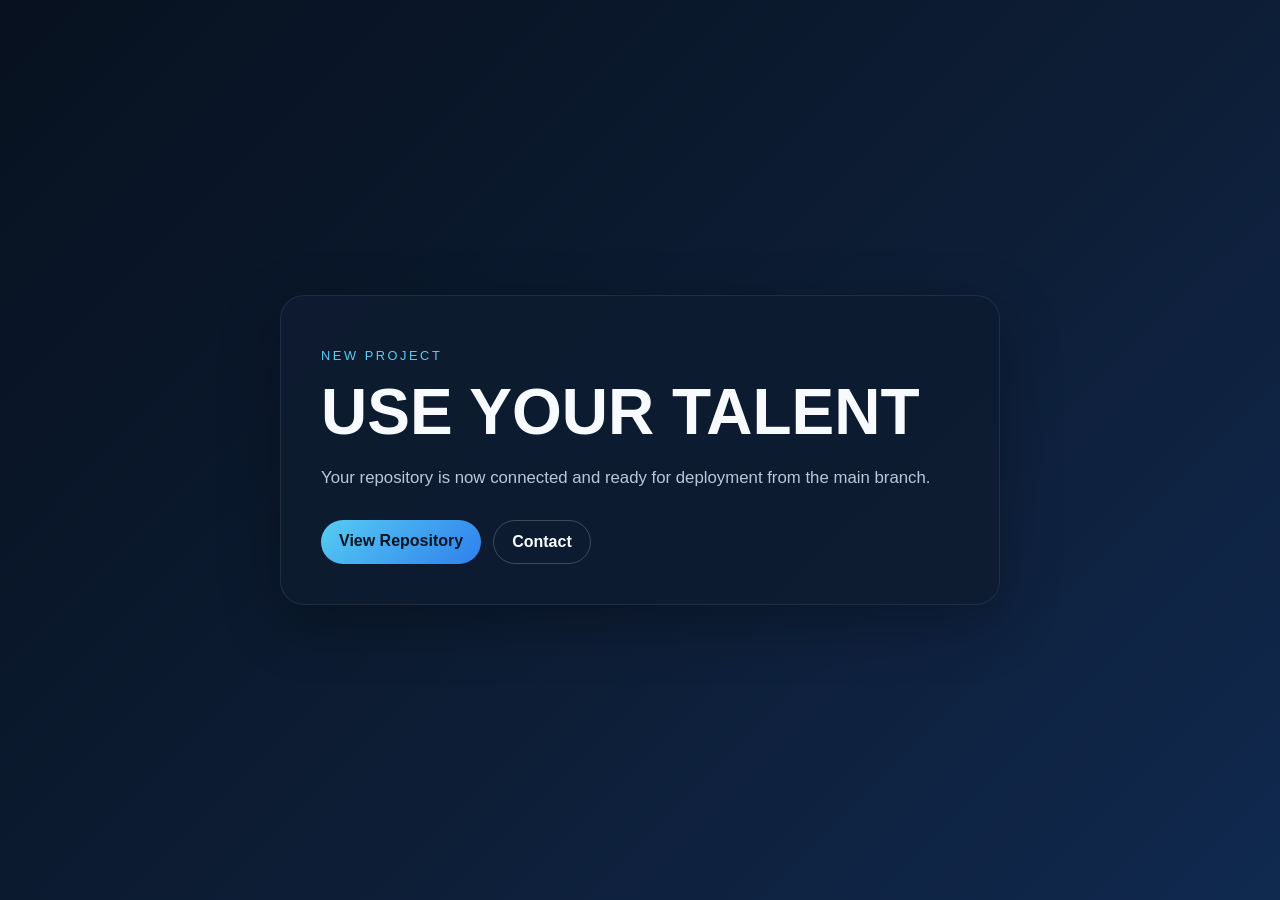
==== index.html @ 79c9e891 "Initial commit for USE YOUR TALENT" ====
<!DOCTYPE html>
<html lang="en">
  <head>
    <meta charset="UTF-8" />
    <meta name="viewport" content="width=device-width, initial-scale=1.0" />
    <title>Use Your Talent</title>
    <meta
      name="description"
      content="A launch-ready landing page for the Use Your Talent project."
    />
    <link rel="stylesheet" href="styles.css" />
  </head>
  <body>
    <main class="hero">
      <section class="card">
        <p class="eyebrow">New Project</p>
        <h1>USE YOUR TALENT</h1>
        <p class="subtitle">
          Your repository is now connected and ready for deployment from the main branch.
        </p>
        <div class="actions">
          <a href="https://github.com/namasteavenger-spec/USE-YOUR-TALENT" target="_blank" rel="noreferrer">View Repository</a>
          <a href="mailto:hello@example.com" class="secondary">Contact</a>
        </div>
      </section>
    </main>
  </body>
</html>
---- styles.css ----
:root {
  color-scheme: dark;
  --bg: #07111f;
  --panel: rgba(14, 28, 48, 0.88);
  --text: #f7fbff;
  --muted: #b9c8d8;
  --accent: #56ccf2;
  --accent-2: #2f80ed;
}

* {
  box-sizing: border-box;
}

body {
  margin: 0;
  min-height: 100vh;
  font-family: Arial, Helvetica, sans-serif;
  background: linear-gradient(135deg, var(--bg), #0d1d35 55%, #10294f);
  color: var(--text);
}

.hero {
  min-height: 100vh;
  display: grid;
  place-items: center;
  padding: 24px;
}

.card {
  width: min(720px, 100%);
  background: var(--panel);
  border: 1px solid rgba(255, 255, 255, 0.08);
  border-radius: 24px;
  padding: 40px;
  box-shadow: 0 18px 60px rgba(0, 0, 0, 0.28);
}

.eyebrow {
  text-transform: uppercase;
  letter-spacing: 0.2em;
  color: var(--accent);
  font-size: 0.8rem;
  margin-bottom: 12px;
}

h1 {
  margin: 0;
  font-size: clamp(2.2rem, 6vw, 4rem);
}

.subtitle {
  margin: 16px 0 28px;
  color: var(--muted);
  line-height: 1.6;
  font-size: 1.05rem;
}

.actions {
  display: flex;
  flex-wrap: wrap;
  gap: 12px;
}

.actions a {
  text-decoration: none;
  color: #031320;
  background: linear-gradient(135deg, var(--accent), var(--accent-2));
  padding: 12px 18px;
  border-radius: 999px;
  font-weight: 700;
}

.actions a.secondary {
  background: transparent;
  border: 1px solid rgba(255, 255, 255, 0.2);
  color: var(--text);
}
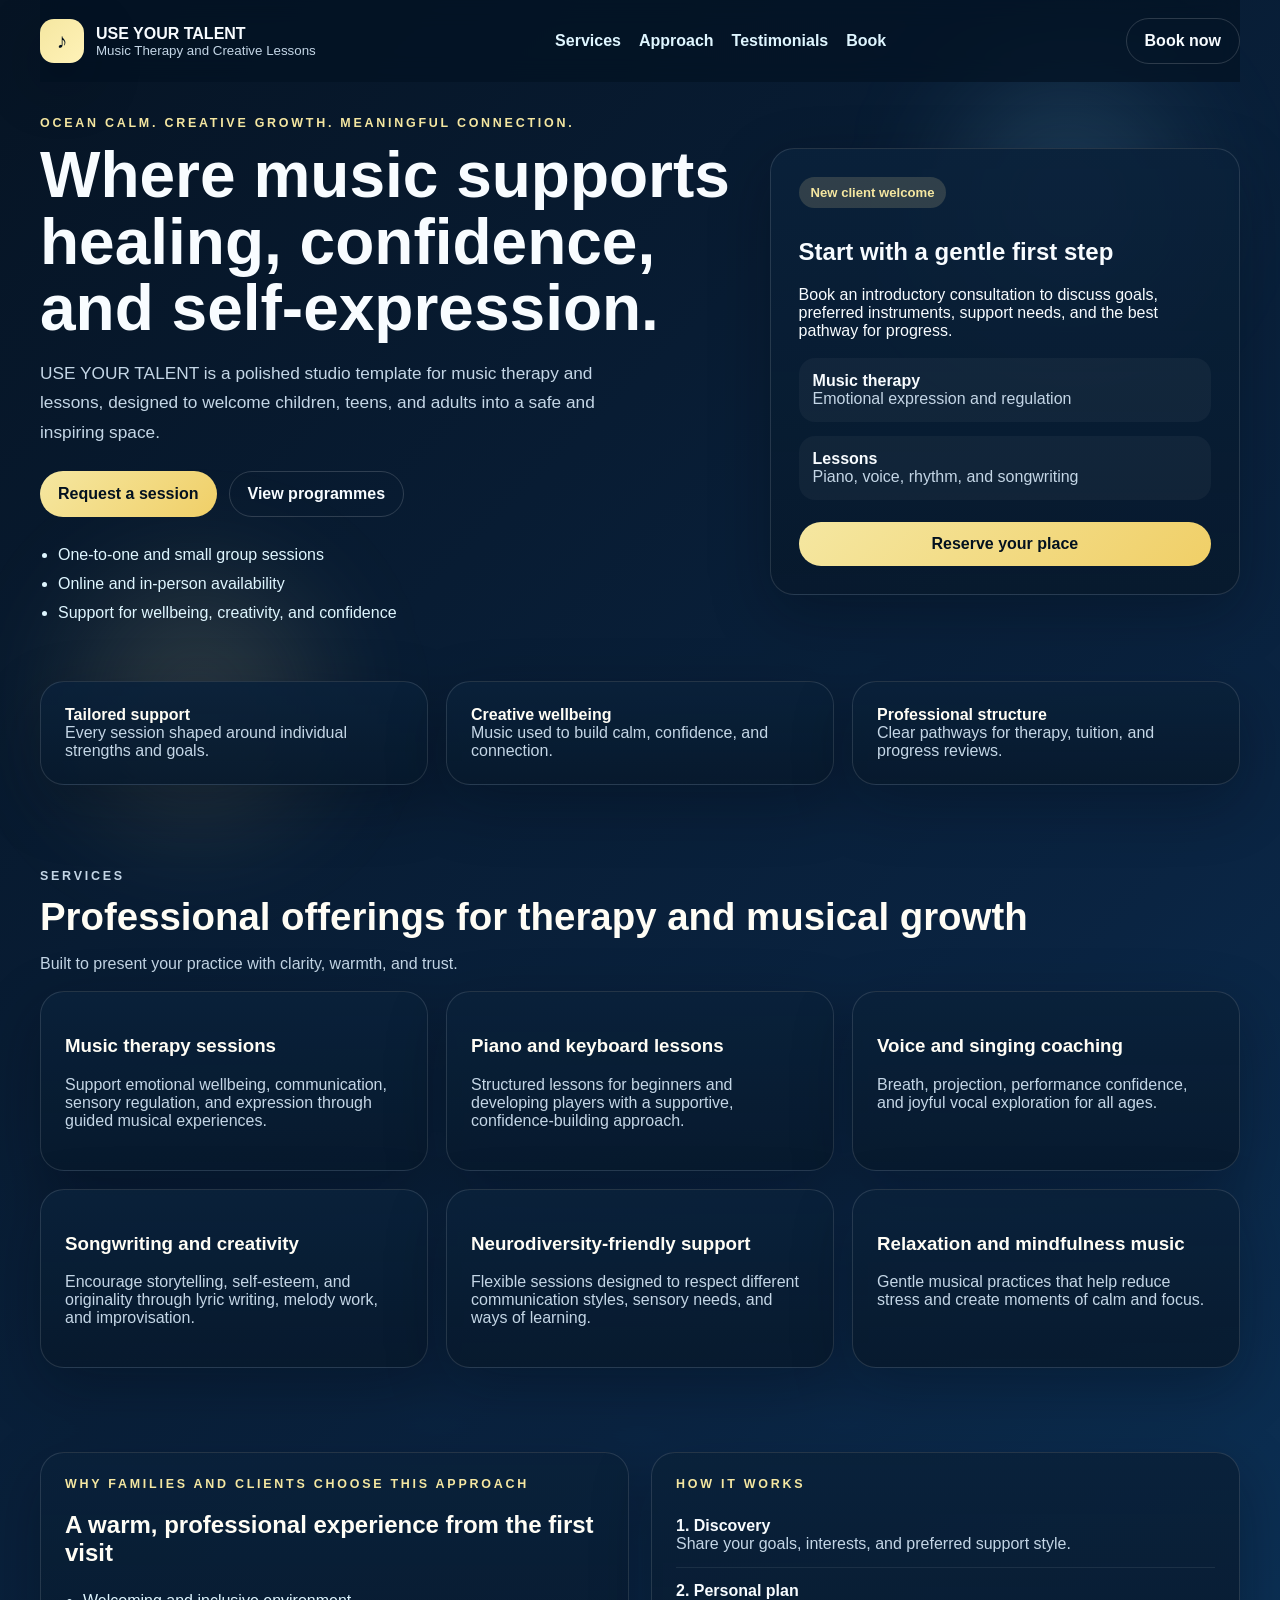
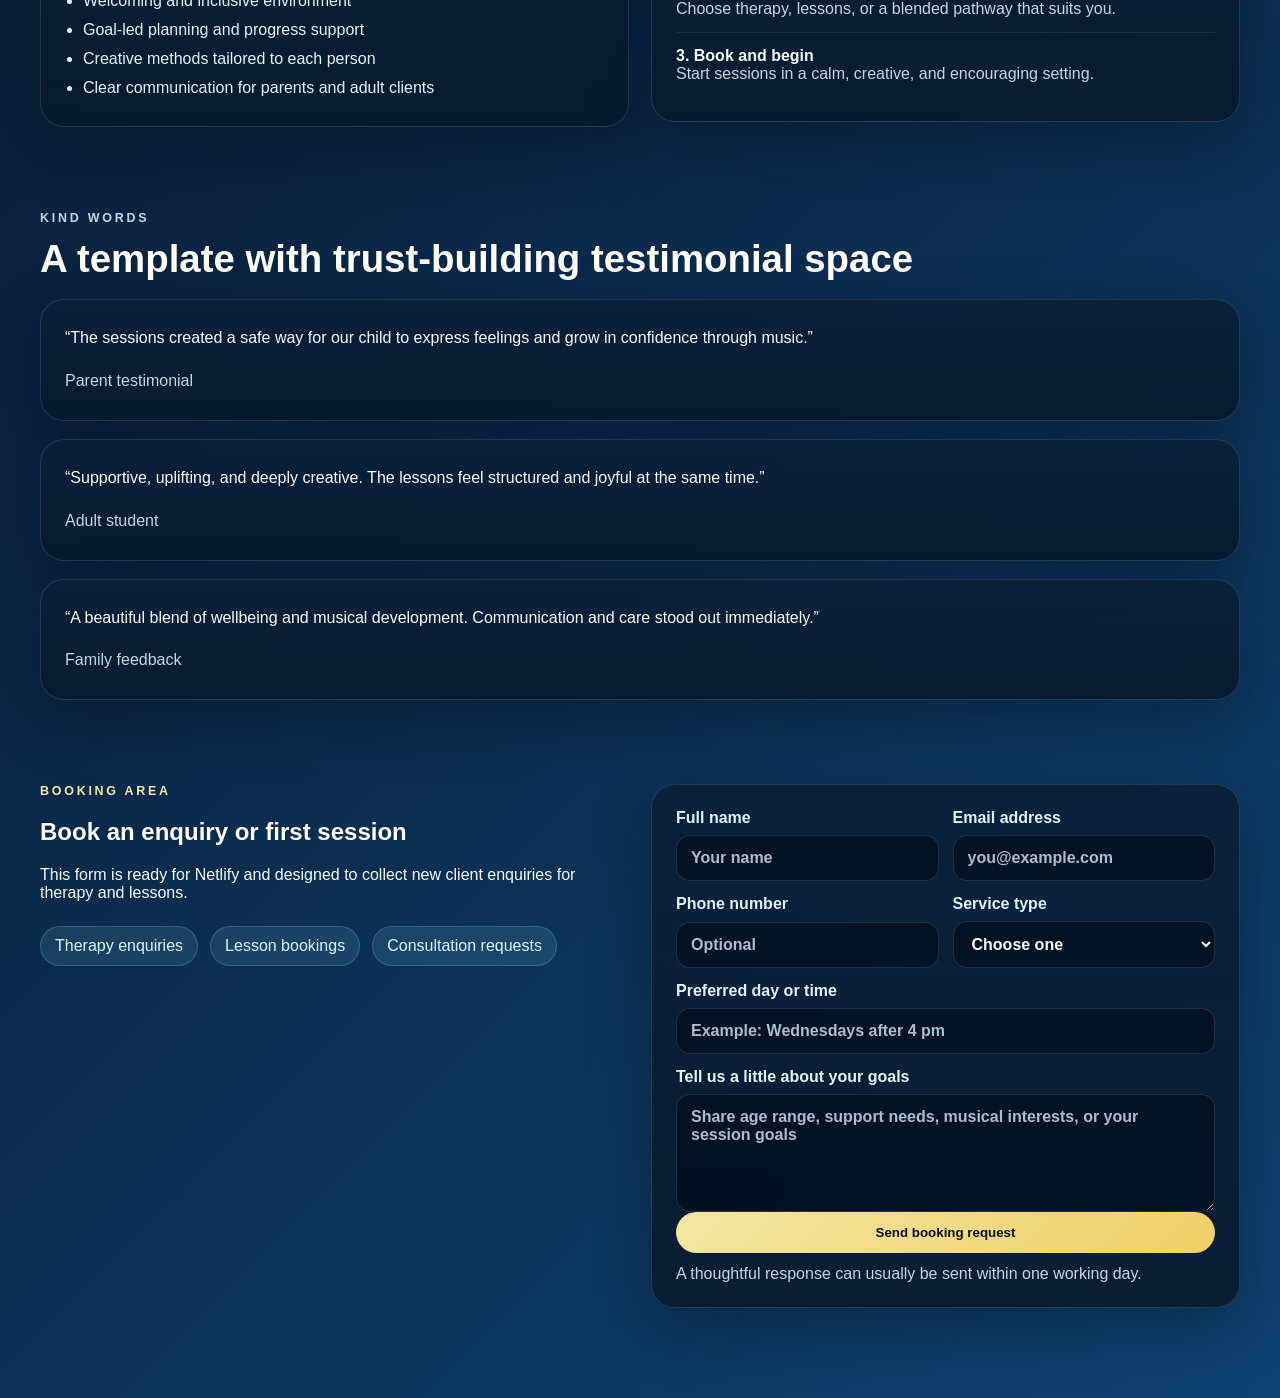
==== commit 998c483f: "Create music therapy website design" ====
--- a/index.html
+++ b/index.html
@@ -3,26 +3,241 @@
   <head>
     <meta charset="UTF-8" />
     <meta name="viewport" content="width=device-width, initial-scale=1.0" />
-    <title>Use Your Talent</title>
+    <title>USE YOUR TALENT | Music Therapy and Lessons</title>
     <meta
       name="description"
-      content="A launch-ready landing page for the Use Your Talent project."
+      content="A calming and colourful website template for music therapy, music lessons, and wellbeing bookings."
     />
     <link rel="stylesheet" href="styles.css" />
   </head>
   <body>
-    <main class="hero">
-      <section class="card">
-        <p class="eyebrow">New Project</p>
-        <h1>USE YOUR TALENT</h1>
-        <p class="subtitle">
-          Your repository is now connected and ready for deployment from the main branch.
-        </p>
-        <div class="actions">
-          <a href="https://github.com/namasteavenger-spec/USE-YOUR-TALENT" target="_blank" rel="noreferrer">View Repository</a>
-          <a href="mailto:hello@example.com" class="secondary">Contact</a>
-        </div>
-      </section>
-    </main>
+    <div class="page-shell">
+      <header class="site-header">
+        <a class="brand" href="#top" aria-label="Use Your Talent home">
+          <span class="brand-mark">♪</span>
+          <span>
+            <strong>USE YOUR TALENT</strong>
+            <small>Music Therapy and Creative Lessons</small>
+          </span>
+        </a>
+
+        <nav class="nav">
+          <a href="#services">Services</a>
+          <a href="#approach">Approach</a>
+          <a href="#testimonials">Testimonials</a>
+          <a href="#booking">Book</a>
+        </nav>
+
+        <a class="button ghost" href="#booking">Book now</a>
+      </header>
+
+      <main id="top">
+        <section class="hero section">
+          <div class="hero-copy">
+            <p class="eyebrow">Ocean calm. Creative growth. Meaningful connection.</p>
+            <h1>Where music supports healing, confidence, and self-expression.</h1>
+            <p class="lead">
+              USE YOUR TALENT is a polished studio template for music therapy and lessons,
+              designed to welcome children, teens, and adults into a safe and inspiring space.
+            </p>
+
+            <div class="hero-actions">
+              <a class="button primary" href="#booking">Request a session</a>
+              <a class="button secondary" href="#services">View programmes</a>
+            </div>
+
+            <ul class="hero-list">
+              <li>One-to-one and small group sessions</li>
+              <li>Online and in-person availability</li>
+              <li>Support for wellbeing, creativity, and confidence</li>
+            </ul>
+          </div>
+
+          <aside class="hero-panel card">
+            <p class="panel-tag">New client welcome</p>
+            <h2>Start with a gentle first step</h2>
+            <p>
+              Book an introductory consultation to discuss goals, preferred instruments,
+              support needs, and the best pathway for progress.
+            </p>
+            <div class="mini-grid">
+              <div>
+                <strong>Music therapy</strong>
+                <span>Emotional expression and regulation</span>
+              </div>
+              <div>
+                <strong>Lessons</strong>
+                <span>Piano, voice, rhythm, and songwriting</span>
+              </div>
+            </div>
+            <a class="button primary full" href="#booking">Reserve your place</a>
+          </aside>
+        </section>
+
+        <section class="stats section compact">
+          <article class="stat-card card">
+            <strong>Tailored support</strong>
+            <span>Every session shaped around individual strengths and goals.</span>
+          </article>
+          <article class="stat-card card">
+            <strong>Creative wellbeing</strong>
+            <span>Music used to build calm, confidence, and connection.</span>
+          </article>
+          <article class="stat-card card">
+            <strong>Professional structure</strong>
+            <span>Clear pathways for therapy, tuition, and progress reviews.</span>
+          </article>
+        </section>
+
+        <section class="section" id="services">
+          <div class="section-heading">
+            <p class="eyebrow">Services</p>
+            <h2>Professional offerings for therapy and musical growth</h2>
+            <p>
+              Built to present your practice with clarity, warmth, and trust.
+            </p>
+          </div>
+
+          <div class="services-grid">
+            <article class="service-card card">
+              <h3>Music therapy sessions</h3>
+              <p>Support emotional wellbeing, communication, sensory regulation, and expression through guided musical experiences.</p>
+            </article>
+            <article class="service-card card">
+              <h3>Piano and keyboard lessons</h3>
+              <p>Structured lessons for beginners and developing players with a supportive, confidence-building approach.</p>
+            </article>
+            <article class="service-card card">
+              <h3>Voice and singing coaching</h3>
+              <p>Breath, projection, performance confidence, and joyful vocal exploration for all ages.</p>
+            </article>
+            <article class="service-card card">
+              <h3>Songwriting and creativity</h3>
+              <p>Encourage storytelling, self-esteem, and originality through lyric writing, melody work, and improvisation.</p>
+            </article>
+            <article class="service-card card">
+              <h3>Neurodiversity-friendly support</h3>
+              <p>Flexible sessions designed to respect different communication styles, sensory needs, and ways of learning.</p>
+            </article>
+            <article class="service-card card">
+              <h3>Relaxation and mindfulness music</h3>
+              <p>Gentle musical practices that help reduce stress and create moments of calm and focus.</p>
+            </article>
+          </div>
+        </section>
+
+        <section class="section two-column" id="approach">
+          <div class="card feature-panel">
+            <p class="eyebrow">Why families and clients choose this approach</p>
+            <h2>A warm, professional experience from the first visit</h2>
+            <ul class="check-list">
+              <li>Welcoming and inclusive environment</li>
+              <li>Goal-led planning and progress support</li>
+              <li>Creative methods tailored to each person</li>
+              <li>Clear communication for parents and adult clients</li>
+            </ul>
+          </div>
+
+          <div class="card process-panel">
+            <p class="eyebrow">How it works</p>
+            <div class="step">
+              <strong>1. Discovery</strong>
+              <span>Share your goals, interests, and preferred support style.</span>
+            </div>
+            <div class="step">
+              <strong>2. Personal plan</strong>
+              <span>Choose therapy, lessons, or a blended pathway that suits you.</span>
+            </div>
+            <div class="step">
+              <strong>3. Book and begin</strong>
+              <span>Start sessions in a calm, creative, and encouraging setting.</span>
+            </div>
+          </div>
+        </section>
+
+        <section class="section testimonials" id="testimonials">
+          <div class="section-heading">
+            <p class="eyebrow">Kind words</p>
+            <h2>A template with trust-building testimonial space</h2>
+          </div>
+
+          <div class="testimonial-grid">
+            <blockquote class="card quote-card">
+              “The sessions created a safe way for our child to express feelings and grow in confidence through music.”
+              <cite>Parent testimonial</cite>
+            </blockquote>
+            <blockquote class="card quote-card">
+              “Supportive, uplifting, and deeply creative. The lessons feel structured and joyful at the same time.”
+              <cite>Adult student</cite>
+            </blockquote>
+            <blockquote class="card quote-card">
+              “A beautiful blend of wellbeing and musical development. Communication and care stood out immediately.”
+              <cite>Family feedback</cite>
+            </blockquote>
+          </div>
+        </section>
+
+        <section class="section booking-wrap" id="booking">
+          <div class="booking-copy">
+            <p class="eyebrow">Booking area</p>
+            <h2>Book an enquiry or first session</h2>
+            <p>
+              This form is ready for Netlify and designed to collect new client enquiries for therapy and lessons.
+            </p>
+            <div class="booking-points">
+              <span>Therapy enquiries</span>
+              <span>Lesson bookings</span>
+              <span>Consultation requests</span>
+            </div>
+          </div>
+
+          <form class="booking-form card" name="booking" method="POST" data-netlify="true" netlify-honeypot="bot-field">
+            <input type="hidden" name="form-name" value="booking" />
+            <p class="hidden-field">
+              <label>
+                Do not fill this out if you are human: <input name="bot-field" />
+              </label>
+            </p>
+
+            <div class="form-grid">
+              <label>
+                Full name
+                <input type="text" name="name" placeholder="Your name" required />
+              </label>
+              <label>
+                Email address
+                <input type="email" name="email" placeholder="you@example.com" required />
+              </label>
+              <label>
+                Phone number
+                <input type="tel" name="phone" placeholder="Optional" />
+              </label>
+              <label>
+                Service type
+                <select name="service" required>
+                  <option value="">Choose one</option>
+                  <option>Music therapy</option>
+                  <option>Piano lessons</option>
+                  <option>Voice coaching</option>
+                  <option>Songwriting support</option>
+                  <option>Intro consultation</option>
+                </select>
+              </label>
+              <label class="full-width">
+                Preferred day or time
+                <input type="text" name="availability" placeholder="Example: Wednesdays after 4 pm" />
+              </label>
+              <label class="full-width">
+                Tell us a little about your goals
+                <textarea name="message" rows="5" placeholder="Share age range, support needs, musical interests, or your session goals"></textarea>
+              </label>
+            </div>
+
+            <button class="button primary full" type="submit">Send booking request</button>
+            <p class="form-note">A thoughtful response can usually be sent within one working day.</p>
+          </form>
+        </section>
+      </main>
+    </div>
   </body>
 </html>
--- a/styles.css
+++ b/styles.css
@@ -1,78 +1,405 @@
 :root {
   color-scheme: dark;
-  --bg: #07111f;
-  --panel: rgba(14, 28, 48, 0.88);
-  --text: #f7fbff;
-  --muted: #b9c8d8;
-  --accent: #56ccf2;
-  --accent-2: #2f80ed;
+  --navy: #07182c;
+  --navy-deep: #03111f;
+  --ocean: #0b5fa5;
+  --ocean-soft: #84d8ff;
+  --mist: #dff6ff;
+  --sun: #f5e7a1;
+  --sun-deep: #f0cf67;
+  --text: #f8fcff;
+  --muted: #c4d6e6;
+  --panel: rgba(8, 29, 52, 0.82);
+  --border: rgba(255, 255, 255, 0.12);
+  --shadow: 0 20px 60px rgba(1, 10, 20, 0.32);
 }
 
 * {
   box-sizing: border-box;
+}
+
+html {
+  scroll-behavior: smooth;
 }
 
 body {
   margin: 0;
   min-height: 100vh;
-  font-family: Arial, Helvetica, sans-serif;
-  background: linear-gradient(135deg, var(--bg), #0d1d35 55%, #10294f);
+  font-family: "Trebuchet MS", "Segoe UI", Arial, sans-serif;
   color: var(--text);
+  background:
+    radial-gradient(circle at top left, rgba(132, 216, 255, 0.2), transparent 0 30%),
+    radial-gradient(circle at bottom right, rgba(245, 231, 161, 0.16), transparent 0 28%),
+    linear-gradient(135deg, #061424 0%, #0a2442 48%, #0d4271 100%);
+}
+
+body::before,
+body::after {
+  content: "";
+  position: fixed;
+  inset: auto;
+  border-radius: 50%;
+  filter: blur(60px);
+  pointer-events: none;
+  z-index: 0;
+}
+
+body::before {
+  width: 220px;
+  height: 220px;
+  top: 90px;
+  right: 8%;
+  background: rgba(132, 216, 255, 0.18);
+}
+
+body::after {
+  width: 240px;
+  height: 240px;
+  bottom: 80px;
+  left: 6%;
+  background: rgba(245, 231, 161, 0.14);
+}
+
+.page-shell {
+  position: relative;
+  z-index: 1;
+  width: min(1200px, calc(100% - 32px));
+  margin: 0 auto;
+  padding-bottom: 48px;
+}
+
+.site-header {
+  display: flex;
+  align-items: center;
+  justify-content: space-between;
+  gap: 18px;
+  padding: 18px 0;
+  position: sticky;
+  top: 0;
+  background: rgba(4, 19, 35, 0.72);
+  backdrop-filter: blur(12px);
+  z-index: 5;
+}
+
+.brand {
+  display: inline-flex;
+  gap: 12px;
+  align-items: center;
+  text-decoration: none;
+  color: var(--text);
+}
+
+.brand strong,
+.brand small {
+  display: block;
+}
+
+.brand small {
+  color: var(--muted);
+}
+
+.brand-mark {
+  width: 44px;
+  height: 44px;
+  display: grid;
+  place-items: center;
+  border-radius: 14px;
+  background: linear-gradient(135deg, var(--sun), #fff2b8);
+  color: var(--navy-deep);
+  font-size: 1.3rem;
+  font-weight: 700;
+  box-shadow: var(--shadow);
+}
+
+.nav {
+  display: flex;
+  flex-wrap: wrap;
+  gap: 18px;
+}
+
+.nav a {
+  color: var(--mist);
+  text-decoration: none;
+  font-weight: 600;
+}
+
+.section {
+  padding: 42px 0;
+}
+
+.compact {
+  padding-top: 12px;
 }
 
 .hero {
-  min-height: 100vh;
-  display: grid;
-  place-items: center;
-  padding: 24px;
-}
-
-.card {
-  width: min(720px, 100%);
-  background: var(--panel);
-  border: 1px solid rgba(255, 255, 255, 0.08);
-  border-radius: 24px;
-  padding: 40px;
-  box-shadow: 0 18px 60px rgba(0, 0, 0, 0.28);
+  display: grid;
+  grid-template-columns: 1.2fr 0.8fr;
+  gap: 24px;
+  align-items: center;
+  padding-top: 34px;
+}
+
+.hero-copy h1 {
+  margin: 0 0 16px;
+  font-size: clamp(2.7rem, 5vw, 4.6rem);
+  line-height: 1.04;
+}
+
+.lead {
+  max-width: 60ch;
+  color: var(--muted);
+  font-size: 1.08rem;
+  line-height: 1.7;
 }
 
 .eyebrow {
+  margin: 0 0 12px;
   text-transform: uppercase;
-  letter-spacing: 0.2em;
-  color: var(--accent);
-  font-size: 0.8rem;
-  margin-bottom: 12px;
-}
-
-h1 {
-  margin: 0;
-  font-size: clamp(2.2rem, 6vw, 4rem);
-}
-
-.subtitle {
-  margin: 16px 0 28px;
-  color: var(--muted);
-  line-height: 1.6;
-  font-size: 1.05rem;
-}
-
-.actions {
+  letter-spacing: 0.22em;
+  color: var(--sun);
+  font-size: 0.78rem;
+  font-weight: 700;
+}
+
+.hero-actions,
+.booking-points {
   display: flex;
   flex-wrap: wrap;
   gap: 12px;
-}
-
-.actions a {
+  margin: 24px 0;
+}
+
+.hero-list,
+.check-list {
+  margin: 20px 0 0;
+  padding-left: 18px;
+  color: var(--mist);
+  line-height: 1.8;
+}
+
+.card {
+  background: linear-gradient(180deg, rgba(10, 33, 58, 0.92), rgba(7, 25, 44, 0.88));
+  border: 1px solid var(--border);
+  border-radius: 24px;
+  padding: 24px;
+  box-shadow: var(--shadow);
+}
+
+.hero-panel {
+  padding: 28px;
+}
+
+.panel-tag {
+  display: inline-block;
+  margin: 0 0 10px;
+  padding: 8px 12px;
+  border-radius: 999px;
+  background: rgba(245, 231, 161, 0.16);
+  color: var(--sun);
+  font-size: 0.82rem;
+  font-weight: 700;
+}
+
+.mini-grid {
+  display: grid;
+  gap: 14px;
+  margin: 18px 0 22px;
+}
+
+.mini-grid div {
+  padding: 14px;
+  border-radius: 16px;
+  background: rgba(255, 255, 255, 0.04);
+}
+
+.mini-grid span,
+.stat-card span,
+.step span,
+.form-note,
+.section-heading p,
+.service-card p,
+.quote-card cite {
+  display: block;
+  color: var(--muted);
+}
+
+.stats,
+.services-grid,
+.testimonial-grid {
+  display: grid;
+  gap: 18px;
+}
+
+.stats {
+  grid-template-columns: repeat(3, 1fr);
+}
+
+.services-grid {
+  grid-template-columns: repeat(3, 1fr);
+}
+
+.stat-card strong,
+.service-card h3,
+.booking-copy h2,
+.section-heading h2,
+.feature-panel h2 {
+  color: #fffdf5;
+}
+
+.section-heading {
+  margin-bottom: 18px;
+}
+
+.section-heading h2 {
+  margin: 0 0 10px;
+  font-size: clamp(1.8rem, 3vw, 2.8rem);
+}
+
+.two-column,
+.booking-wrap {
+  display: grid;
+  grid-template-columns: repeat(2, 1fr);
+  gap: 22px;
+  align-items: start;
+}
+
+.step {
+  padding: 14px 0;
+  border-bottom: 1px solid rgba(255, 255, 255, 0.08);
+}
+
+.step:last-child {
+  border-bottom: 0;
+}
+
+.quote-card {
+  margin: 0;
+  font-size: 1rem;
+  line-height: 1.8;
+}
+
+.quote-card cite {
+  margin-top: 14px;
+  font-style: normal;
+}
+
+.booking-points span {
+  padding: 10px 14px;
+  border-radius: 999px;
+  background: rgba(132, 216, 255, 0.12);
+  color: var(--mist);
+  border: 1px solid rgba(132, 216, 255, 0.22);
+}
+
+.booking-form {
+  padding: 24px;
+}
+
+.form-grid {
+  display: grid;
+  grid-template-columns: repeat(2, 1fr);
+  gap: 14px;
+}
+
+label {
+  display: grid;
+  gap: 8px;
+  font-weight: 600;
+  color: var(--mist);
+}
+
+input,
+select,
+textarea {
+  width: 100%;
+  border: 1px solid rgba(255, 255, 255, 0.12);
+  border-radius: 14px;
+  background: rgba(2, 15, 29, 0.72);
+  color: var(--text);
+  padding: 13px 14px;
+  font: inherit;
+}
+
+input::placeholder,
+textarea::placeholder {
+  color: #a8bfd1;
+}
+
+.full-width,
+.full {
+  grid-column: 1 / -1;
+  width: 100%;
+}
+
+.hidden-field {
+  display: none;
+}
+
+.button {
+  display: inline-flex;
+  align-items: center;
+  justify-content: center;
+  gap: 8px;
+  border: 0;
+  border-radius: 999px;
+  padding: 13px 18px;
+  font-weight: 800;
   text-decoration: none;
-  color: #031320;
-  background: linear-gradient(135deg, var(--accent), var(--accent-2));
-  padding: 12px 18px;
-  border-radius: 999px;
-  font-weight: 700;
-}
-
-.actions a.secondary {
+  cursor: pointer;
+  transition: transform 0.2s ease, opacity 0.2s ease;
+}
+
+.button:hover {
+  transform: translateY(-1px);
+  opacity: 0.96;
+}
+
+.primary {
+  color: var(--navy-deep);
+  background: linear-gradient(135deg, var(--sun), var(--sun-deep));
+}
+
+.secondary,
+.ghost {
+  color: var(--text);
   background: transparent;
-  border: 1px solid rgba(255, 255, 255, 0.2);
-  color: var(--text);
-}
+  border: 1px solid rgba(255, 255, 255, 0.16);
+}
+
+.form-note {
+  margin: 12px 0 0;
+}
+
+@media (max-width: 920px) {
+  .hero,
+  .stats,
+  .services-grid,
+  .two-column,
+  .booking-wrap,
+  .form-grid {
+    grid-template-columns: 1fr;
+  }
+
+  .site-header {
+    flex-direction: column;
+    align-items: flex-start;
+  }
+}
+
+@media (max-width: 640px) {
+  .page-shell {
+    width: min(100% - 18px, 1200px);
+  }
+
+  .card {
+    padding: 18px;
+  }
+
+  .hero-copy h1 {
+    font-size: 2.3rem;
+  }
+
+  .nav {
+    gap: 12px;
+  }
+}
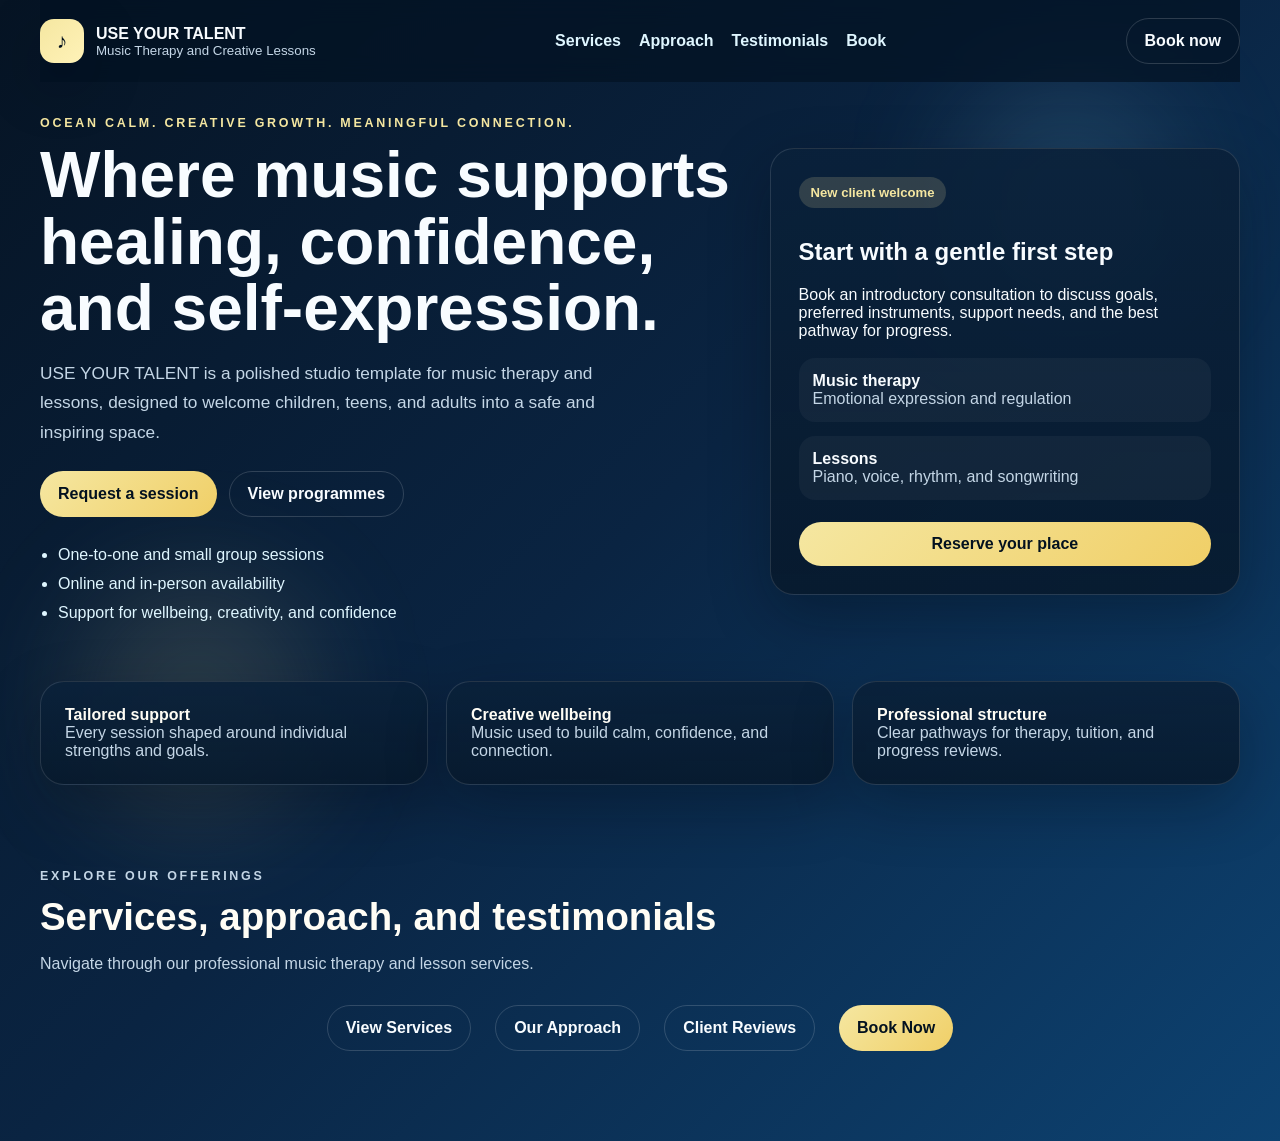
==== commit 0e7705f2: "Refactor: Move Services, Approach, Reviews, and Booking to separate pages" ====
--- a/index.html
+++ b/index.html
@@ -22,13 +22,13 @@
         </a>
 
         <nav class="nav">
-          <a href="#services">Services</a>
-          <a href="#approach">Approach</a>
-          <a href="#testimonials">Testimonials</a>
-          <a href="#booking">Book</a>
+          <a href="services.html">Services</a>
+          <a href="approach.html">Approach</a>
+          <a href="reviews.html">Testimonials</a>
+          <a href="booking.html">Book</a>
         </nav>
 
-        <a class="button ghost" href="#booking">Book now</a>
+        <a class="button ghost" href="booking.html">Book now</a>
       </header>
 
       <main id="top">
@@ -42,8 +42,8 @@
             </p>
 
             <div class="hero-actions">
-              <a class="button primary" href="#booking">Request a session</a>
-              <a class="button secondary" href="#services">View programmes</a>
+              <a class="button primary" href="booking.html">Request a session</a>
+              <a class="button secondary" href="services.html">View programmes</a>
             </div>
 
             <ul class="hero-list">
@@ -70,7 +70,7 @@
                 <span>Piano, voice, rhythm, and songwriting</span>
               </div>
             </div>
-            <a class="button primary full" href="#booking">Reserve your place</a>
+            <a class="button primary full" href="booking.html">Reserve your place</a>
           </aside>
         </section>
 
@@ -89,153 +89,20 @@
           </article>
         </section>
 
-        <section class="section" id="services">
+        <section class="section">
           <div class="section-heading">
-            <p class="eyebrow">Services</p>
-            <h2>Professional offerings for therapy and musical growth</h2>
+            <p class="eyebrow">Explore our offerings</p>
+            <h2>Services, approach, and testimonials</h2>
             <p>
-              Built to present your practice with clarity, warmth, and trust.
+              Navigate through our professional music therapy and lesson services.
             </p>
           </div>
-
-          <div class="services-grid">
-            <article class="service-card card">
-              <h3>Music therapy sessions</h3>
-              <p>Support emotional wellbeing, communication, sensory regulation, and expression through guided musical experiences.</p>
-            </article>
-            <article class="service-card card">
-              <h3>Piano and keyboard lessons</h3>
-              <p>Structured lessons for beginners and developing players with a supportive, confidence-building approach.</p>
-            </article>
-            <article class="service-card card">
-              <h3>Voice and singing coaching</h3>
-              <p>Breath, projection, performance confidence, and joyful vocal exploration for all ages.</p>
-            </article>
-            <article class="service-card card">
-              <h3>Songwriting and creativity</h3>
-              <p>Encourage storytelling, self-esteem, and originality through lyric writing, melody work, and improvisation.</p>
-            </article>
-            <article class="service-card card">
-              <h3>Neurodiversity-friendly support</h3>
-              <p>Flexible sessions designed to respect different communication styles, sensory needs, and ways of learning.</p>
-            </article>
-            <article class="service-card card">
-              <h3>Relaxation and mindfulness music</h3>
-              <p>Gentle musical practices that help reduce stress and create moments of calm and focus.</p>
-            </article>
+          <div style="text-align: center; display: flex; gap: 1.5rem; justify-content: center; flex-wrap: wrap; margin-top: 2rem;">
+            <a class="button secondary" href="services.html">View Services</a>
+            <a class="button secondary" href="approach.html">Our Approach</a>
+            <a class="button secondary" href="reviews.html">Client Reviews</a>
+            <a class="button primary" href="booking.html">Book Now</a>
           </div>
-        </section>
-
-        <section class="section two-column" id="approach">
-          <div class="card feature-panel">
-            <p class="eyebrow">Why families and clients choose this approach</p>
-            <h2>A warm, professional experience from the first visit</h2>
-            <ul class="check-list">
-              <li>Welcoming and inclusive environment</li>
-              <li>Goal-led planning and progress support</li>
-              <li>Creative methods tailored to each person</li>
-              <li>Clear communication for parents and adult clients</li>
-            </ul>
-          </div>
-
-          <div class="card process-panel">
-            <p class="eyebrow">How it works</p>
-            <div class="step">
-              <strong>1. Discovery</strong>
-              <span>Share your goals, interests, and preferred support style.</span>
-            </div>
-            <div class="step">
-              <strong>2. Personal plan</strong>
-              <span>Choose therapy, lessons, or a blended pathway that suits you.</span>
-            </div>
-            <div class="step">
-              <strong>3. Book and begin</strong>
-              <span>Start sessions in a calm, creative, and encouraging setting.</span>
-            </div>
-          </div>
-        </section>
-
-        <section class="section testimonials" id="testimonials">
-          <div class="section-heading">
-            <p class="eyebrow">Kind words</p>
-            <h2>A template with trust-building testimonial space</h2>
-          </div>
-
-          <div class="testimonial-grid">
-            <blockquote class="card quote-card">
-              “The sessions created a safe way for our child to express feelings and grow in confidence through music.”
-              <cite>Parent testimonial</cite>
-            </blockquote>
-            <blockquote class="card quote-card">
-              “Supportive, uplifting, and deeply creative. The lessons feel structured and joyful at the same time.”
-              <cite>Adult student</cite>
-            </blockquote>
-            <blockquote class="card quote-card">
-              “A beautiful blend of wellbeing and musical development. Communication and care stood out immediately.”
-              <cite>Family feedback</cite>
-            </blockquote>
-          </div>
-        </section>
-
-        <section class="section booking-wrap" id="booking">
-          <div class="booking-copy">
-            <p class="eyebrow">Booking area</p>
-            <h2>Book an enquiry or first session</h2>
-            <p>
-              This form is ready for Netlify and designed to collect new client enquiries for therapy and lessons.
-            </p>
-            <div class="booking-points">
-              <span>Therapy enquiries</span>
-              <span>Lesson bookings</span>
-              <span>Consultation requests</span>
-            </div>
-          </div>
-
-          <form class="booking-form card" name="booking" method="POST" data-netlify="true" netlify-honeypot="bot-field">
-            <input type="hidden" name="form-name" value="booking" />
-            <p class="hidden-field">
-              <label>
-                Do not fill this out if you are human: <input name="bot-field" />
-              </label>
-            </p>
-
-            <div class="form-grid">
-              <label>
-                Full name
-                <input type="text" name="name" placeholder="Your name" required />
-              </label>
-              <label>
-                Email address
-                <input type="email" name="email" placeholder="you@example.com" required />
-              </label>
-              <label>
-                Phone number
-                <input type="tel" name="phone" placeholder="Optional" />
-              </label>
-              <label>
-                Service type
-                <select name="service" required>
-                  <option value="">Choose one</option>
-                  <option>Music therapy</option>
-                  <option>Piano lessons</option>
-                  <option>Voice coaching</option>
-                  <option>Songwriting support</option>
-                  <option>Intro consultation</option>
-                </select>
-              </label>
-              <label class="full-width">
-                Preferred day or time
-                <input type="text" name="availability" placeholder="Example: Wednesdays after 4 pm" />
-              </label>
-              <label class="full-width">
-                Tell us a little about your goals
-                <textarea name="message" rows="5" placeholder="Share age range, support needs, musical interests, or your session goals"></textarea>
-              </label>
-            </div>
-
-            <button class="button primary full" type="submit">Send booking request</button>
-            <p class="form-note">A thoughtful response can usually be sent within one working day.</p>
-          </form>
         </section>
       </main>
     </div>
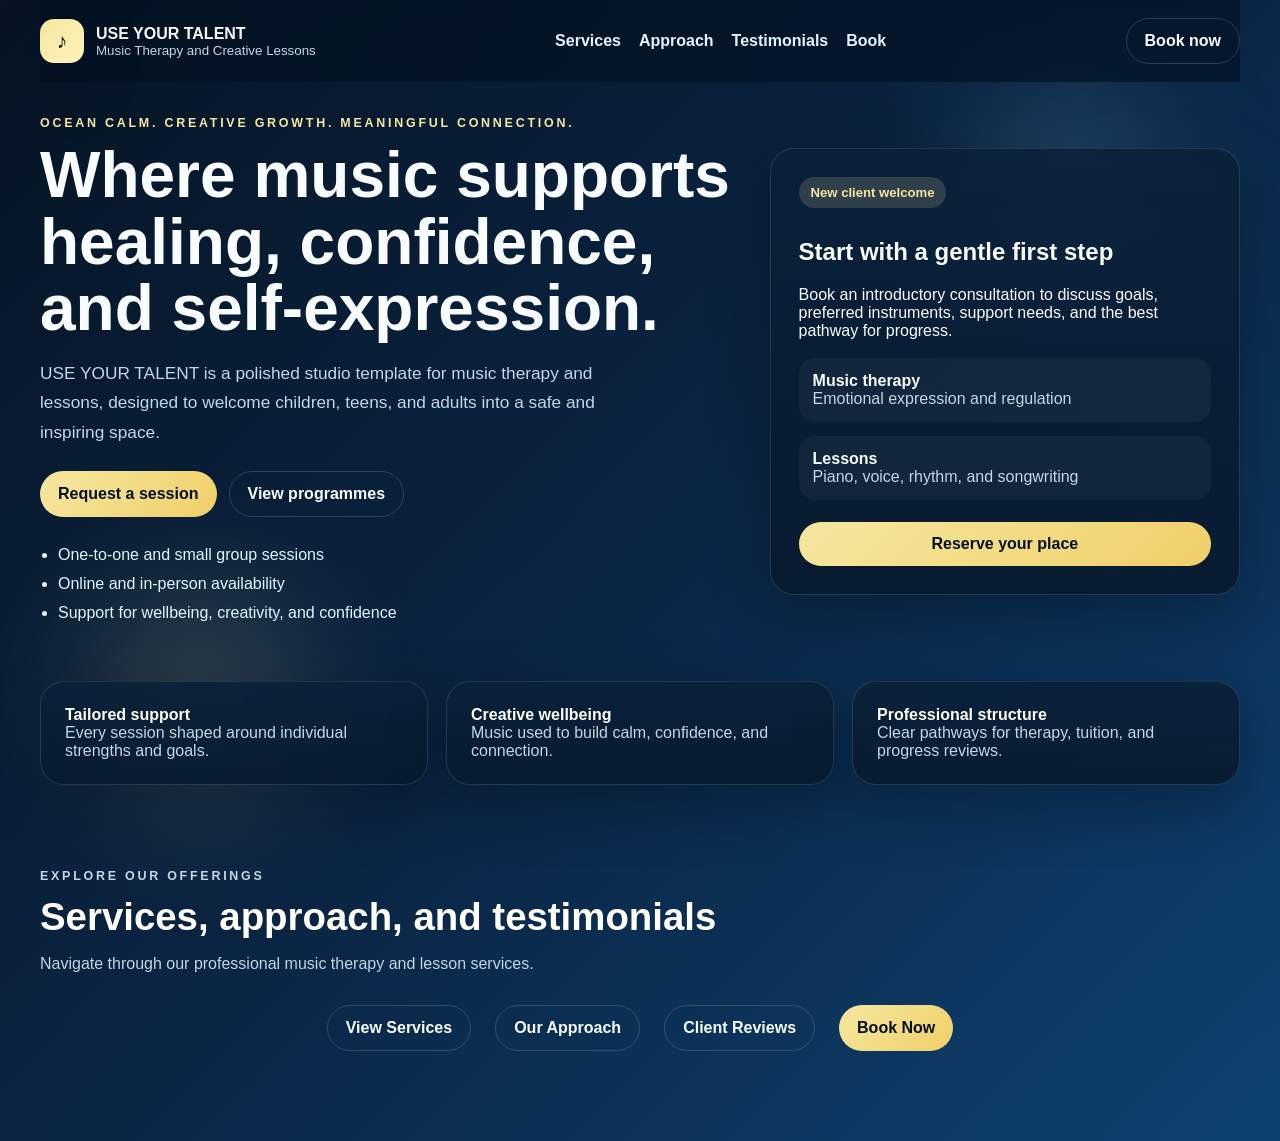
==== commit 741e69ea: "Switch to permanent logo file in header across all pages" ====
--- a/index.html
+++ b/index.html
@@ -14,7 +14,10 @@
     <div class="page-shell">
       <header class="site-header">
         <a class="brand" href="#top" aria-label="Use Your Talent home">
-          <span class="brand-mark">♪</span>
+          <span class="brand-mark">
+            <span class="brand-fallback" aria-hidden="true">♪</span>
+            <img src="logo.png" alt="Use Your Talent logo" class="brand-logo" onerror="this.style.display='none'" />
+          </span>
           <span>
             <strong>USE YOUR TALENT</strong>
             <small>Music Therapy and Creative Lessons</small>
@@ -97,7 +100,7 @@
               Navigate through our professional music therapy and lesson services.
             </p>
           </div>
-          <div style="text-align: center; display: flex; gap: 1.5rem; justify-content: center; flex-wrap: wrap; margin-top: 2rem;">
+          <div class="center-actions" style="display: flex; gap: 1.5rem; justify-content: center; flex-wrap: wrap; margin-top: 2rem;">
             <a class="button secondary" href="services.html">View Services</a>
             <a class="button secondary" href="approach.html">Our Approach</a>
             <a class="button secondary" href="reviews.html">Client Reviews</a>
--- a/styles.css
+++ b/styles.css
@@ -102,6 +102,8 @@
   width: 44px;
   height: 44px;
   display: grid;
+  position: relative;
+  overflow: hidden;
   place-items: center;
   border-radius: 14px;
   background: linear-gradient(135deg, var(--sun), #fff2b8);
@@ -109,6 +111,22 @@
   font-size: 1.3rem;
   font-weight: 700;
   box-shadow: var(--shadow);
+}
+
+.brand-fallback {
+  display: grid;
+  place-items: center;
+  width: 100%;
+  height: 100%;
+}
+
+.brand-logo {
+  position: absolute;
+  inset: 0;
+  width: 100%;
+  height: 100%;
+  object-fit: contain;
+  border-radius: 10px;
 }
 
 .nav {
@@ -248,6 +266,10 @@
 
 .section-heading {
   margin-bottom: 18px;
+}
+
+.center-actions {
+  text-align: center;
 }
 
 .section-heading h2 {
